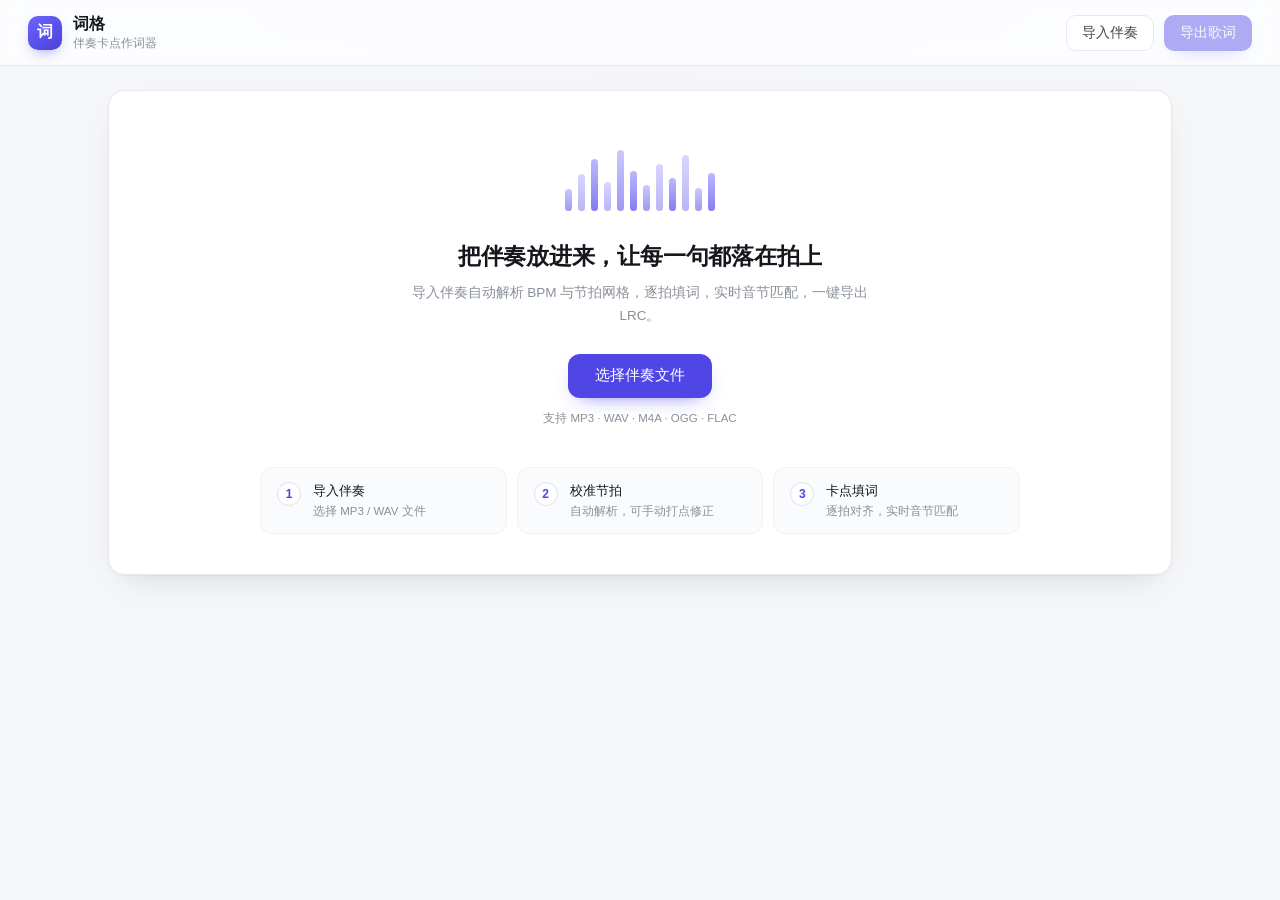
==== index.html @ b59e5186 "词格 网页版" ====
<!doctype html>
<html lang="zh-CN">
<head>
<meta charset="utf-8">
<meta name="viewport" content="width=device-width, initial-scale=1">
<title>词格 · 伴奏卡点作词器</title>
<link rel="stylesheet" href="styles.css">
</head>
<body>

<header class="topbar">
  <div class="brand">
    <div class="logo">词</div>
    <div class="brand-text">
      <h1>词格</h1>
      <p>伴奏卡点作词器</p>
    </div>
  </div>
  <div class="top-actions">
    <span class="save-hint" id="saveHint"></span>
    <button class="btn btn-ghost" id="btnImport">导入伴奏</button>
    <button class="btn btn-primary" id="btnExport" disabled>导出歌词</button>
  </div>
</header>

<main class="shell">

  <section class="empty card" id="emptyState">
    <div class="empty-visual" aria-hidden="true">
      <span style="--h:34%"></span><span style="--h:58%"></span><span style="--h:82%"></span>
      <span style="--h:46%"></span><span style="--h:96%"></span><span style="--h:62%"></span>
      <span style="--h:40%"></span><span style="--h:74%"></span><span style="--h:52%"></span>
      <span style="--h:88%"></span><span style="--h:36%"></span><span style="--h:60%"></span>
    </div>
    <h2>把伴奏放进来，让每一句都落在拍上</h2>
    <p class="lead">导入伴奏自动解析 BPM 与节拍网格，逐拍填词，实时音节匹配，一键导出 LRC。</p>
    <button class="btn btn-primary btn-lg" id="btnEmptyImport">选择伴奏文件</button>
    <p class="hint">支持 MP3 · WAV · M4A · OGG · FLAC</p>

    <div class="steps">
      <div class="step">
        <span>1</span>
        <p>导入伴奏<em>选择 MP3 / WAV 文件</em></p>
      </div>
      <div class="step">
        <span>2</span>
        <p>校准节拍<em>自动解析，可手动打点修正</em></p>
      </div>
      <div class="step">
        <span>3</span>
        <p>卡点填词<em>逐拍对齐，实时音节匹配</em></p>
      </div>
    </div>
  </section>

  <div id="studio" hidden>

    <section class="card track">
      <div class="track-head">
        <div class="track-meta">
          <span class="live-dot"></span>
          <span class="track-name" id="trackName">—</span>
          <span class="track-info muted" id="trackInfo"></span>
        </div>
        <div class="track-tools">
          <button class="mini" id="btnZoomOut" title="缩小">−</button>
          <button class="mini" id="btnZoomIn" title="放大">+</button>
          <button class="mini" id="btnZoomAll" title="显示全部">全</button>
          <button class="mini" id="btnCtxChange">换伴奏</button>
        </div>
      </div>

      <div class="wave-wrap" id="waveWrap">
        <canvas id="wave"></canvas>
        <div class="wave-tip">点击波形跳转 · 滚轮缩放 · 拖动平移</div>
      </div>

      <div class="transport">
        <button class="play" id="btnPlay" aria-label="播放"><span class="ico-play"></span></button>
        <div class="time"><span id="timeNow">00:00.00</span><span class="sep">/</span><span id="timeDur" class="muted">00:00.00</span></div>
        <div class="beat-readout">第 <b id="barNow">–</b> 小节 · 第 <b id="beatNow">–</b> 拍</div>
        <div class="spacer"></div>
        <div class="bpm-chip"><b id="bpmChip">120.00</b> BPM</div>
      </div>
    </section>

    <section class="card panel">
      <div class="panel-head">
        <h2>节拍校准</h2>
        <div class="conf">
          <span class="muted">自动解析</span>
          <div class="conf-bar"><i id="confFill"></i></div>
          <span class="conf-label" id="confLabel">—</span>
        </div>
        <div class="spacer"></div>
        <button class="btn btn-ghost" id="btnReanalyze">重新解析</button>
      </div>

      <div class="panel-body">
        <label class="field">
          <span>BPM</span>
          <div class="input-row">
            <input id="bpmInput" type="number" min="30" max="320" step="0.01" value="120">
            <button class="mini" id="btnHalf" title="速度减半">÷2</button>
            <button class="mini" id="btnDouble" title="速度加倍">×2</button>
          </div>
        </label>

        <label class="field">
          <span>每小节拍数</span>
          <select id="bpbSelect">
            <option value="2">2 / 4</option>
            <option value="3">3 / 4</option>
            <option value="4" selected>4 / 4</option>
            <option value="6">6 / 4</option>
            <option value="8">8 / 4</option>
          </select>
        </label>

        <div class="field">
          <span>首拍时间（秒）</span>
          <div class="input-row">
            <input id="offsetInput" type="number" step="0.001" value="0">
            <button class="mini" data-nudge="-0.05">−50</button>
            <button class="mini" data-nudge="-0.01">−10</button>
            <button class="mini" data-nudge="0.01">+10</button>
            <button class="mini" data-nudge="0.05">+50</button>
          </div>
          <div class="input-row">
            <button class="mini" data-beat="-1">整拍 −1</button>
            <button class="mini" data-beat="1">整拍 +1</button>
          </div>
        </div>

        <div class="field">
          <span>手动校正</span>
          <div class="input-row">
            <button class="btn btn-ghost" id="btnTap">打点测速</button>
            <button class="btn btn-ghost" id="btnAlign">此刻对齐首拍</button>
          </div>
          <p class="hint" id="tapHint">播放伴奏，跟着重拍连点「打点测速」</p>
        </div>
      </div>
    </section>

    <section class="card lyrics">
      <div class="panel-head">
        <h2>歌词卡点</h2>
        <div class="legend">
          <span class="dot dot-beat"></span>当前拍
          <span class="dot dot-dense"></span>音节过密
        </div>
        <div class="spacer"></div>
        <button class="btn btn-ghost" id="btnAddSection">+ 段落</button>
      </div>

      <div class="grid-scroll" id="gridScroll">
        <div class="grid" id="grid"></div>
      </div>

      <div class="grid-foot">
        <span class="muted" id="gridInfo">—</span>
        <div class="spacer"></div>
        <span class="muted kbd-hint">↑ ↓ ← → 切换格子 · Space 播放 / 暂停</span>
      </div>
    </section>

  </div>
</main>

<input type="file" id="fileInput" accept="audio/*,.mp3,.wav,.m4a,.ogg,.flac,.aac" hidden>

<div class="drop-overlay" id="dropOverlay"><div>松开以导入伴奏</div></div>

<dialog id="exportDialog" class="dialog">
  <div class="dialog-inner">
    <header class="dialog-head">
      <h3>导出歌词</h3>
      <button class="icon-btn" id="btnCloseDialog" aria-label="关闭">✕</button>
    </header>
    <div class="tabs" id="exportTabs">
      <button class="tab active" data-format="lrc">LRC 逐行</button>
      <button class="tab" data-format="elrc">逐字 LRC</button>
      <button class="tab" data-format="txt">纯文本</button>
      <button class="tab" data-format="json">工程 JSON</button>
    </div>
    <textarea id="exportText" spellcheck="false" readonly></textarea>
    <footer class="dialog-foot">
      <span class="muted" id="exportInfo"></span>
      <div class="spacer"></div>
      <button class="btn btn-ghost" id="btnCopy">复制</button>
      <button class="btn btn-primary" id="btnDownload">下载文件</button>
    </footer>
  </div>
</dialog>

<div class="loading" id="loading" hidden>
  <div class="loading-inner">
    <div class="spinner"></div>
    <p id="loadingText">正在解析伴奏…</p>
  </div>
</div>

<script src="app.js"></script>
</body>
</html>
---- styles.css ----
/* 词格 · 伴奏卡点作词器 */
:root{
  --bg:#f5f6f8;
  --surface:#ffffff;
  --line:#e7e9ef;
  --line-soft:#f0f2f6;
  --ink:#14171c;
  --ink-2:#41474f;
  --muted:#8a909a;
  --accent:#4f46e5;
  --accent-hover:#443bd6;
  --accent-soft:#eceeff;
  --warn:#d97706;
  --radius:16px;
  --shadow:0 1px 2px rgba(16,24,40,.04), 0 14px 34px -20px rgba(16,24,40,.22);
}

*{box-sizing:border-box}
html,body{height:100%}
body{
  margin:0;
  background:
    radial-gradient(1100px 520px at 50% -260px, #e9e8ff 0%, rgba(233,232,255,0) 65%),
    var(--bg);
  color:var(--ink);
  font-family:-apple-system,BlinkMacSystemFont,"SF Pro SC","PingFang SC","Helvetica Neue",Arial,sans-serif;
  font-size:14px;
  -webkit-font-smoothing:antialiased;
}
[hidden]{display:none !important}
h1,h2,h3,p{margin:0}
.muted{color:var(--muted)}
.spacer{flex:1}

/* ── 顶栏 ── */
.topbar{
  position:sticky;top:0;z-index:20;
  display:flex;align-items:center;justify-content:space-between;
  padding:14px 28px;
  background:rgba(255,255,255,.72);
  backdrop-filter:saturate(180%) blur(14px);
  border-bottom:1px solid var(--line);
}
.brand{display:flex;align-items:center;gap:11px}
.logo{
  width:34px;height:34px;border-radius:10px;
  background:linear-gradient(145deg,#6d64ff,#4a41d9);
  color:#fff;font-weight:600;font-size:16px;
  display:grid;place-items:center;
  box-shadow:0 6px 16px -8px rgba(79,70,229,.9);
}
.brand-text h1{font-size:16px;font-weight:600;letter-spacing:.01em}
.brand-text p{font-size:11.5px;color:var(--muted);margin-top:1px}
.top-actions{display:flex;align-items:center;gap:10px}
.save-hint{font-size:12px;color:var(--muted);opacity:0;transition:opacity .3s}
.save-hint.show{opacity:1}

/* ── 布局 ── */
.shell{max-width:1120px;margin:0 auto;padding:24px 28px 60px;display:flex;flex-direction:column;gap:16px}
#studio{display:flex;flex-direction:column;gap:16px}
.card{
  background:var(--surface);
  border:1px solid var(--line);
  border-radius:var(--radius);
  box-shadow:var(--shadow);
}

/* ── 按钮 / 表单 ── */
.btn{
  height:36px;padding:0 15px;border-radius:10px;border:1px solid transparent;
  background:#fff;color:var(--ink);font-size:13.5px;font-weight:500;
  font-family:inherit;cursor:pointer;
  display:inline-flex;align-items:center;justify-content:center;gap:6px;
  transition:background .15s,border-color .15s,box-shadow .15s,transform .08s;
  white-space:nowrap;
}
.btn:active{transform:translateY(.5px)}
.btn-primary{background:var(--accent);color:#fff;box-shadow:0 8px 20px -12px rgba(79,70,229,.9)}
.btn-primary:hover{background:var(--accent-hover)}
.btn-ghost{border-color:var(--line);color:var(--ink-2)}
.btn-ghost:hover{border-color:#d5d8e4;background:#fafbfe}
.btn:disabled{opacity:.45;cursor:not-allowed}
.btn-lg{height:44px;padding:0 26px;font-size:14.5px;border-radius:12px}
.mini{
  height:34px;min-width:36px;padding:0 9px;border-radius:9px;
  border:1px solid var(--line);background:#fff;color:var(--ink-2);
  font-family:inherit;font-size:12.5px;cursor:pointer;transition:.15s;
}
.mini:hover{border-color:#d3d6e3;background:#fafbfe}
.icon-btn{
  width:30px;height:30px;border:none;border-radius:8px;background:transparent;
  color:var(--muted);font-size:15px;cursor:pointer;
}
.icon-btn:hover{background:#f2f3f7;color:var(--ink)}

input,select,textarea{
  font-family:inherit;font-size:13.5px;color:var(--ink);
  background:#fff;border:1px solid var(--line);border-radius:9px;
  height:34px;padding:0 10px;outline:none;
  transition:border-color .15s,box-shadow .15s;
}
input:focus,select:focus,textarea:focus{
  border-color:var(--accent);
  box-shadow:0 0 0 3px rgba(79,70,229,.12);
}
input[type=number]{font-variant-numeric:tabular-nums}
select{cursor:pointer;padding-right:26px}

.field{display:flex;flex-direction:column;gap:7px;min-width:0}
.field > span{font-size:12px;color:var(--muted);letter-spacing:.02em}
.input-row{display:flex;gap:6px;align-items:center}
.input-row input{flex:1;min-width:0}
.hint{font-size:11.5px;color:var(--muted);line-height:1.5}

/* ── 空状态 ── */
.empty{padding:56px 32px 40px;text-align:center;display:flex;flex-direction:column;align-items:center}
.empty-visual{display:flex;gap:6px;align-items:flex-end;height:64px;margin-bottom:30px}
.empty-visual span{
  width:7px;height:var(--h);border-radius:4px;
  background:linear-gradient(180deg,#9f9aff,#4f46e5);
  opacity:.55;
  animation:pulse 2.6s ease-in-out infinite;
}
.empty-visual span:nth-child(2n){animation-delay:.25s;opacity:.4}
.empty-visual span:nth-child(3n){animation-delay:.5s;opacity:.7}
@keyframes pulse{0%,100%{transform:scaleY(1)}50%{transform:scaleY(.72)}}
.empty h2{font-size:23px;font-weight:600;letter-spacing:-.01em}
.empty .lead{margin-top:10px;color:var(--muted);font-size:13.5px;line-height:1.7;max-width:460px}
.empty .btn-lg{margin-top:26px}
.empty .hint{margin-top:12px;font-size:11.5px}
.steps{
  display:grid;grid-template-columns:repeat(3,1fr);gap:10px;
  width:100%;max-width:760px;margin-top:40px;
}
.step{
  display:flex;gap:12px;align-items:flex-start;text-align:left;
  padding:14px 16px;border-radius:12px;background:#fafbfd;border:1px solid var(--line-soft);
}
.step > span{
  flex:none;width:24px;height:24px;border-radius:50%;
  background:#fff;border:1px solid #dfe2ef;color:var(--accent);
  font-size:12px;font-weight:600;display:grid;place-items:center;
}
.step p{font-size:13px;font-weight:500;color:var(--ink)}
.step em{display:block;font-style:normal;font-size:11.5px;color:var(--muted);margin-top:4px;font-weight:400}

/* ── 伴奏卡 ── */
.track{padding:16px 18px 14px}
.track-head{display:flex;align-items:center;justify-content:space-between;margin-bottom:12px}
.track-meta{display:flex;align-items:center;gap:9px;min-width:0}
.live-dot{width:7px;height:7px;border-radius:50%;background:var(--accent);flex:none}
.track-name{font-size:13.5px;font-weight:500;max-width:420px;overflow:hidden;text-overflow:ellipsis;white-space:nowrap}
.track-info{font-size:11.5px}
.track-tools{display:flex;gap:6px}

.wave-wrap{position:relative;border-radius:12px;overflow:hidden;background:#fbfbfd;border:1px solid var(--line-soft);cursor:crosshair}
#wave{display:block;width:100%;height:158px}
.wave-tip{
  position:absolute;right:10px;top:8px;font-size:10.5px;color:#aab0bd;
  background:rgba(255,255,255,.9);padding:3px 7px;border-radius:6px;
  pointer-events:none;opacity:0;transition:opacity .2s;
}
.wave-wrap:hover .wave-tip{opacity:.95}

.transport{display:flex;align-items:center;gap:16px;margin-top:14px}
.play{
  width:42px;height:42px;border-radius:50%;border:none;flex:none;cursor:pointer;
  background:linear-gradient(145deg,#6d64ff,#4a41d9);color:#fff;
  display:grid;place-items:center;position:relative;
  box-shadow:0 8px 20px -10px rgba(79,70,229,.9);
  transition:transform .1s,box-shadow .2s;
}
.play:hover{box-shadow:0 10px 24px -10px rgba(79,70,229,1)}
.play:active{transform:scale(.96)}
.ico-play{
  width:0;height:0;border-left:12px solid #fff;border-top:7px solid transparent;border-bottom:7px solid transparent;
  margin-left:3px;
}
.play.is-playing .ico-play{
  border:none;width:13px;height:15px;margin-left:0;
  background:linear-gradient(#fff,#fff) left/4px 100% no-repeat,
             linear-gradient(#fff,#fff) right/4px 100% no-repeat;
}
.time{font-size:13px;font-variant-numeric:tabular-nums;letter-spacing:.02em}
.time .sep{margin:0 6px;color:#c4c8d2}
.beat-readout{font-size:12.5px;color:var(--muted)}
.beat-readout b{color:var(--ink);font-weight:600}
.bpm-chip{
  font-size:11.5px;color:var(--muted);padding:7px 11px;border-radius:9px;
  background:#f6f7fb;border:1px solid var(--line-soft);
}
.bpm-chip b{font-size:13px;color:var(--ink);font-weight:600;font-variant-numeric:tabular-nums}

/* ── 校准卡 ── */
.panel{padding:18px}
.panel-head{display:flex;align-items:center;gap:14px;margin-bottom:16px;flex-wrap:wrap}
.panel-head h2{font-size:15px;font-weight:600}
.conf{display:flex;align-items:center;gap:8px;font-size:11.5px}
.conf-bar{width:74px;height:4px;border-radius:3px;background:#eef0f5;overflow:hidden}
.conf-bar i{display:block;height:100%;width:0;border-radius:3px;background:linear-gradient(90deg,#a5a0ff,#4f46e5);transition:width .6s}
.conf-label{color:var(--ink-2)}
.panel-body{display:grid;grid-template-columns:repeat(auto-fit,minmax(230px,1fr));gap:18px 24px}
.legend{display:flex;align-items:center;gap:6px;font-size:11.5px;color:var(--muted)}
.dot{width:7px;height:7px;border-radius:2px;display:inline-block;margin-left:6px}
.dot-beat{background:var(--accent-soft);box-shadow:inset 0 0 0 1px var(--accent)}
.dot-dense{background:#fef3e2;box-shadow:inset 0 0 0 1px var(--warn)}

/* ── 歌词网格 ── */
.lyrics{padding:18px 18px 12px;display:flex;flex-direction:column;min-height:300px}
.grid-scroll{max-height:52vh;overflow:auto;padding:4px 2px 8px;margin:0 -2px}
.grid{display:flex;flex-direction:column;gap:6px;min-width:520px}

.section-row{
  display:flex;align-items:center;gap:10px;
  margin:14px 0 6px;padding-top:12px;border-top:1px dashed #eceef4;
}
.section-row:first-child{margin-top:2px;border-top:none;padding-top:0}
.section-row input{
  height:26px;border:none;background:transparent;font-size:12px;font-weight:600;
  color:var(--accent);padding:0 6px;border-radius:6px;width:auto;min-width:70px;
}
.section-row input:hover{background:#f6f7fc}
.section-row input:focus{background:#fff;border:1px solid var(--accent);height:26px}
.section-row .sec-time{font-size:10.5px;color:var(--muted);font-variant-numeric:tabular-nums}
.section-row .sec-del{
  border:none;background:transparent;color:#c2c6d2;font-size:14px;cursor:pointer;
  width:22px;height:22px;border-radius:6px;line-height:1;
}
.section-row .sec-del:hover{background:#f4f5f9;color:#8a909a}

.bar-row{
  display:grid;
  grid-template-columns:66px repeat(var(--bpb,4),minmax(0,1fr));
  gap:6px;align-items:stretch;
}
.bar-gutter{display:flex;flex-direction:column;justify-content:center;padding-left:6px;gap:1px}
.bar-no{font-size:11.5px;font-weight:600;color:#a0a6b3;font-variant-numeric:tabular-nums}
.bar-time{font-size:10px;color:#b6bbc7;font-variant-numeric:tabular-nums}
.bar-row.is-current .bar-no{color:var(--accent)}

.cell-wrap{
  position:relative;display:flex;border-radius:9px;
  background:#fafbfd;border:1px solid var(--line-soft);
  transition:border-color .12s,background .12s,box-shadow .12s;
  overflow:hidden;
}
.cell-wrap:hover{background:#fff;border-color:#dfe3ee}
.cell-wrap:focus-within{background:#fff;border-color:var(--accent);box-shadow:0 0 0 3px rgba(79,70,229,.12)}
.cell-wrap.is-playing{border-color:var(--accent);background:#fff;box-shadow:0 0 0 3px rgba(79,70,229,.16)}
.cell-wrap.is-dense::after{
  content:"";position:absolute;right:4px;top:4px;width:5px;height:5px;border-radius:50%;
  background:#f0b352;
}
.cell{
  width:100%;height:40px;border:none !important;background:transparent;
  text-align:center;font-size:14.5px;padding:0 10px;color:var(--ink);
  box-shadow:none !important;
}
.cell::placeholder{color:#d3d7e2;font-size:12px;letter-spacing:.06em}
.cell-progress{
  position:absolute;left:0;bottom:0;height:2.5px;width:100%;
  background:linear-gradient(90deg,#a49eff,var(--accent));
  transform:scaleX(0);transform-origin:left;border-radius:0 2px 0 0;
  pointer-events:none;
}

.grid-foot{
  display:flex;align-items:center;gap:10px;padding-top:12px;margin-top:4px;
  border-top:1px solid var(--line-soft);font-size:11.5px;
}
.kbd-hint{font-size:11px}

/* ── 拖放 / 加载 ── */
.drop-overlay{
  position:fixed;inset:0;z-index:40;display:none;place-items:center;
  background:rgba(79,70,229,.10);backdrop-filter:blur(3px);
}
.drop-overlay.on{display:grid}
.drop-overlay > div{
  padding:34px 52px;border-radius:18px;background:#fff;
  border:2px dashed #b9b4ff;color:var(--accent);font-size:16px;font-weight:500;
  box-shadow:0 20px 50px -24px rgba(16,24,40,.4);
}
.loading{position:fixed;inset:0;z-index:45;display:grid;place-items:center;background:rgba(247,248,251,.78);backdrop-filter:blur(4px)}
.loading-inner{display:flex;flex-direction:column;align-items:center;gap:14px}
.spinner{
  width:30px;height:30px;border-radius:50%;
  border:2.5px solid #e2e1fb;border-top-color:var(--accent);
  animation:spin .8s linear infinite;
}
.loading p{font-size:13px;color:var(--ink-2)}
@keyframes spin{to{transform:rotate(360deg)}}

/* ── 导出弹窗 ── */
.dialog{
  border:none;padding:0;border-radius:18px;background:#fff;
  box-shadow:0 30px 80px -30px rgba(16,24,40,.45);
  width:min(760px,92vw);
}
.dialog::backdrop{background:rgba(20,23,28,.28);backdrop-filter:blur(2px)}
.dialog-inner{display:flex;flex-direction:column;padding:20px}
.dialog-head{display:flex;align-items:center;justify-content:space-between;margin-bottom:14px}
.dialog-head h3{font-size:15px;font-weight:600}
.tabs{display:flex;gap:4px;padding:3px;background:#f4f5f9;border-radius:10px;margin-bottom:12px;width:fit-content}
.tab{
  border:none;background:transparent;padding:7px 14px;border-radius:8px;
  font-family:inherit;font-size:12.5px;color:var(--ink-2);cursor:pointer;transition:.15s;
}
.tab:hover{color:var(--ink)}
.tab.active{background:#fff;color:var(--accent);font-weight:600;box-shadow:0 2px 6px rgba(16,24,40,.06)}
#exportText{
  height:320px;resize:vertical;padding:14px;line-height:1.7;
  font-family:"SF Mono",Menlo,Consolas,monospace;font-size:12.5px;
  background:#fafbfd;border-color:var(--line);
}
.dialog-foot{display:flex;align-items:center;gap:10px;margin-top:14px;font-size:11.5px}

@media (max-width:760px){
  .topbar{padding:12px 16px}
  .shell{padding:16px 14px 40px}
  .empty{padding:36px 18px 28px}
  .steps{grid-template-columns:1fr}
  .panel-body{grid-template-columns:1fr}
  .transport{flex-wrap:wrap;gap:10px}
  .brand-text p{display:none}
  .track-info{display:none}
}
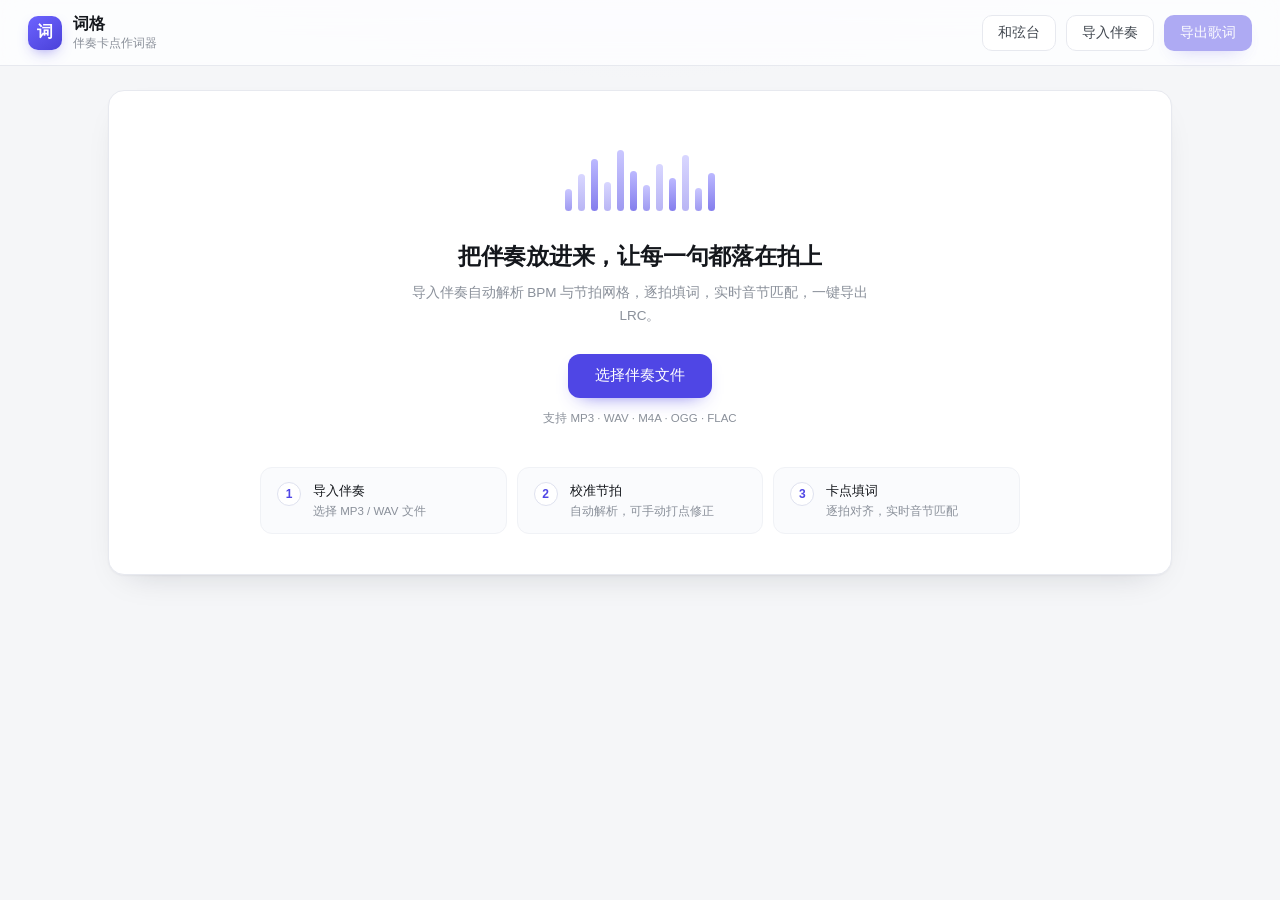
==== commit f5f03ddc: "和弦台：和弦进行编辑、试听、预设与发送到词格" ====
--- a/index.html
+++ b/index.html
@@ -18,6 +18,7 @@
   </div>
   <div class="top-actions">
     <span class="save-hint" id="saveHint"></span>
+    <button class="btn btn-ghost" id="btnHarmony">和弦台</button>
     <button class="btn btn-ghost" id="btnImport">导入伴奏</button>
     <button class="btn btn-primary" id="btnExport" disabled>导出歌词</button>
   </div>
@@ -201,6 +202,7 @@
   </div>
 </div>
 
+<script src="chords.js"></script>
 <script src="app.js"></script>
 </body>
 </html>
--- a/styles.css
+++ b/styles.css
@@ -264,6 +264,23 @@
   pointer-events:none;
 }
 
+.chord-row{
+  display:grid;
+  grid-template-columns:66px repeat(var(--bpb,4),minmax(0,1fr));
+  gap:6px;align-items:center;margin-top:-2px;
+}
+.chord-gutter{align-items:flex-end;padding-bottom:2px}
+.chord-label{font-size:10px;color:#b6bbc7;letter-spacing:.08em}
+.chord-chip{
+  grid-column:2 / -1;height:24px;border:1px dashed #e0e3ef !important;border-radius:7px;
+  background:transparent;color:#6d5bd0;font-size:12px;font-weight:600;letter-spacing:.03em;
+  padding:0 10px;box-shadow:none !important;font-variant-numeric:tabular-nums;
+}
+.chord-chip::placeholder{color:#cfd3e0;font-weight:400}
+.chord-chip:hover{background:#fff;border-color:#d3d8e8 !important}
+.chord-chip:focus{background:#fff;border-style:solid !important;border-color:var(--accent) !important;outline:none}
+.bar-row.is-current + .chord-row .chord-chip{color:var(--accent)}
+
 .grid-foot{
   display:flex;align-items:center;gap:10px;padding-top:12px;margin-top:4px;
   border-top:1px solid var(--line-soft);font-size:11.5px;
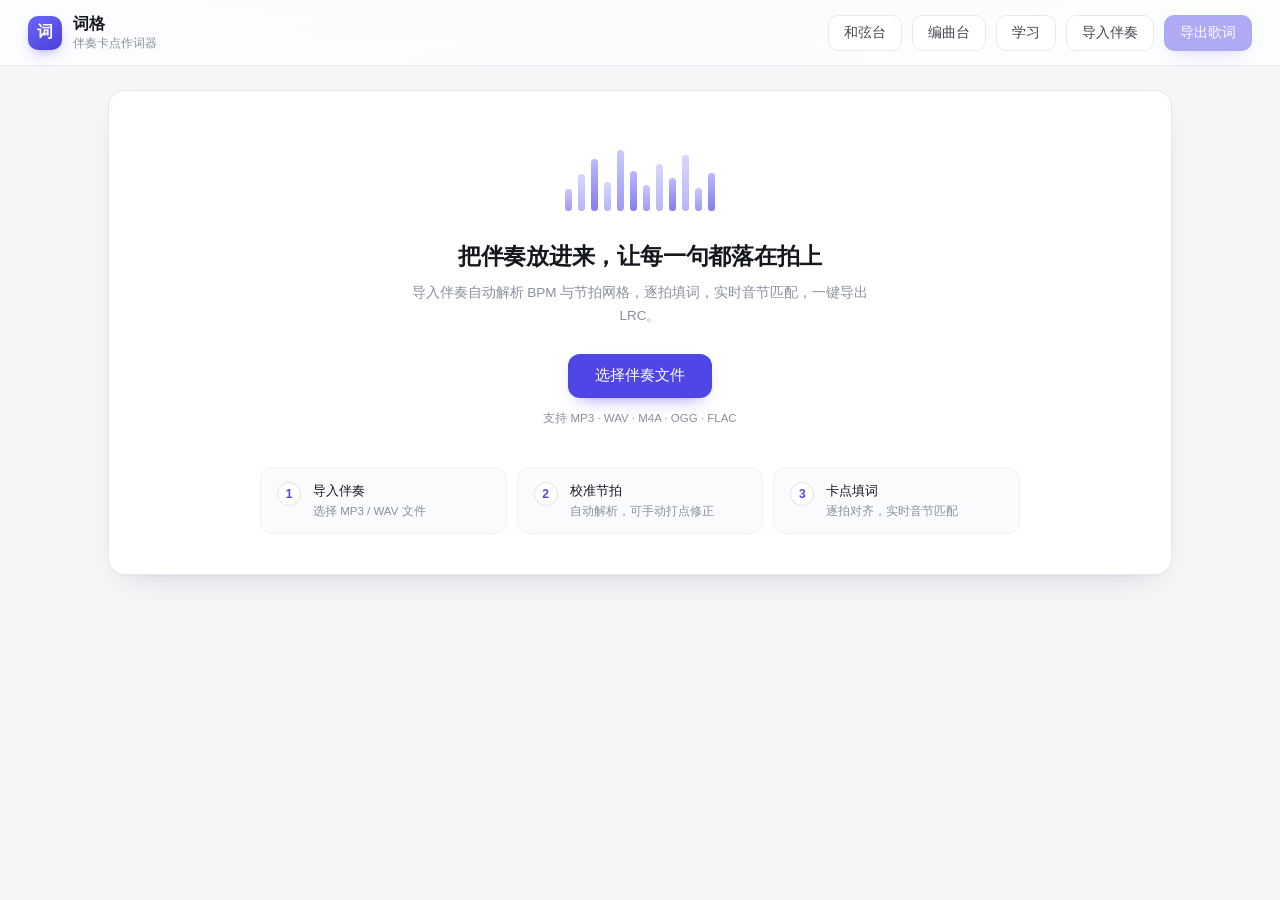
==== commit 5b57b274: "新增自研音色引擎、多轨编曲台与学习中心 - synth.js：12 种 WebAudio 合成音色与鼓组，不依赖云端音源 - studio：风格模板、伴奏组合、5 轨混音、和弦驱动演奏、MIDI/功能" ====
--- a/index.html
+++ b/index.html
@@ -19,6 +19,8 @@
   <div class="top-actions">
     <span class="save-hint" id="saveHint"></span>
     <button class="btn btn-ghost" id="btnHarmony">和弦台</button>
+    <button class="btn btn-ghost" id="btnStudio">编曲台</button>
+    <button class="btn btn-ghost" id="btnLearn">学习</button>
     <button class="btn btn-ghost" id="btnImport">导入伴奏</button>
     <button class="btn btn-primary" id="btnExport" disabled>导出歌词</button>
   </div>
